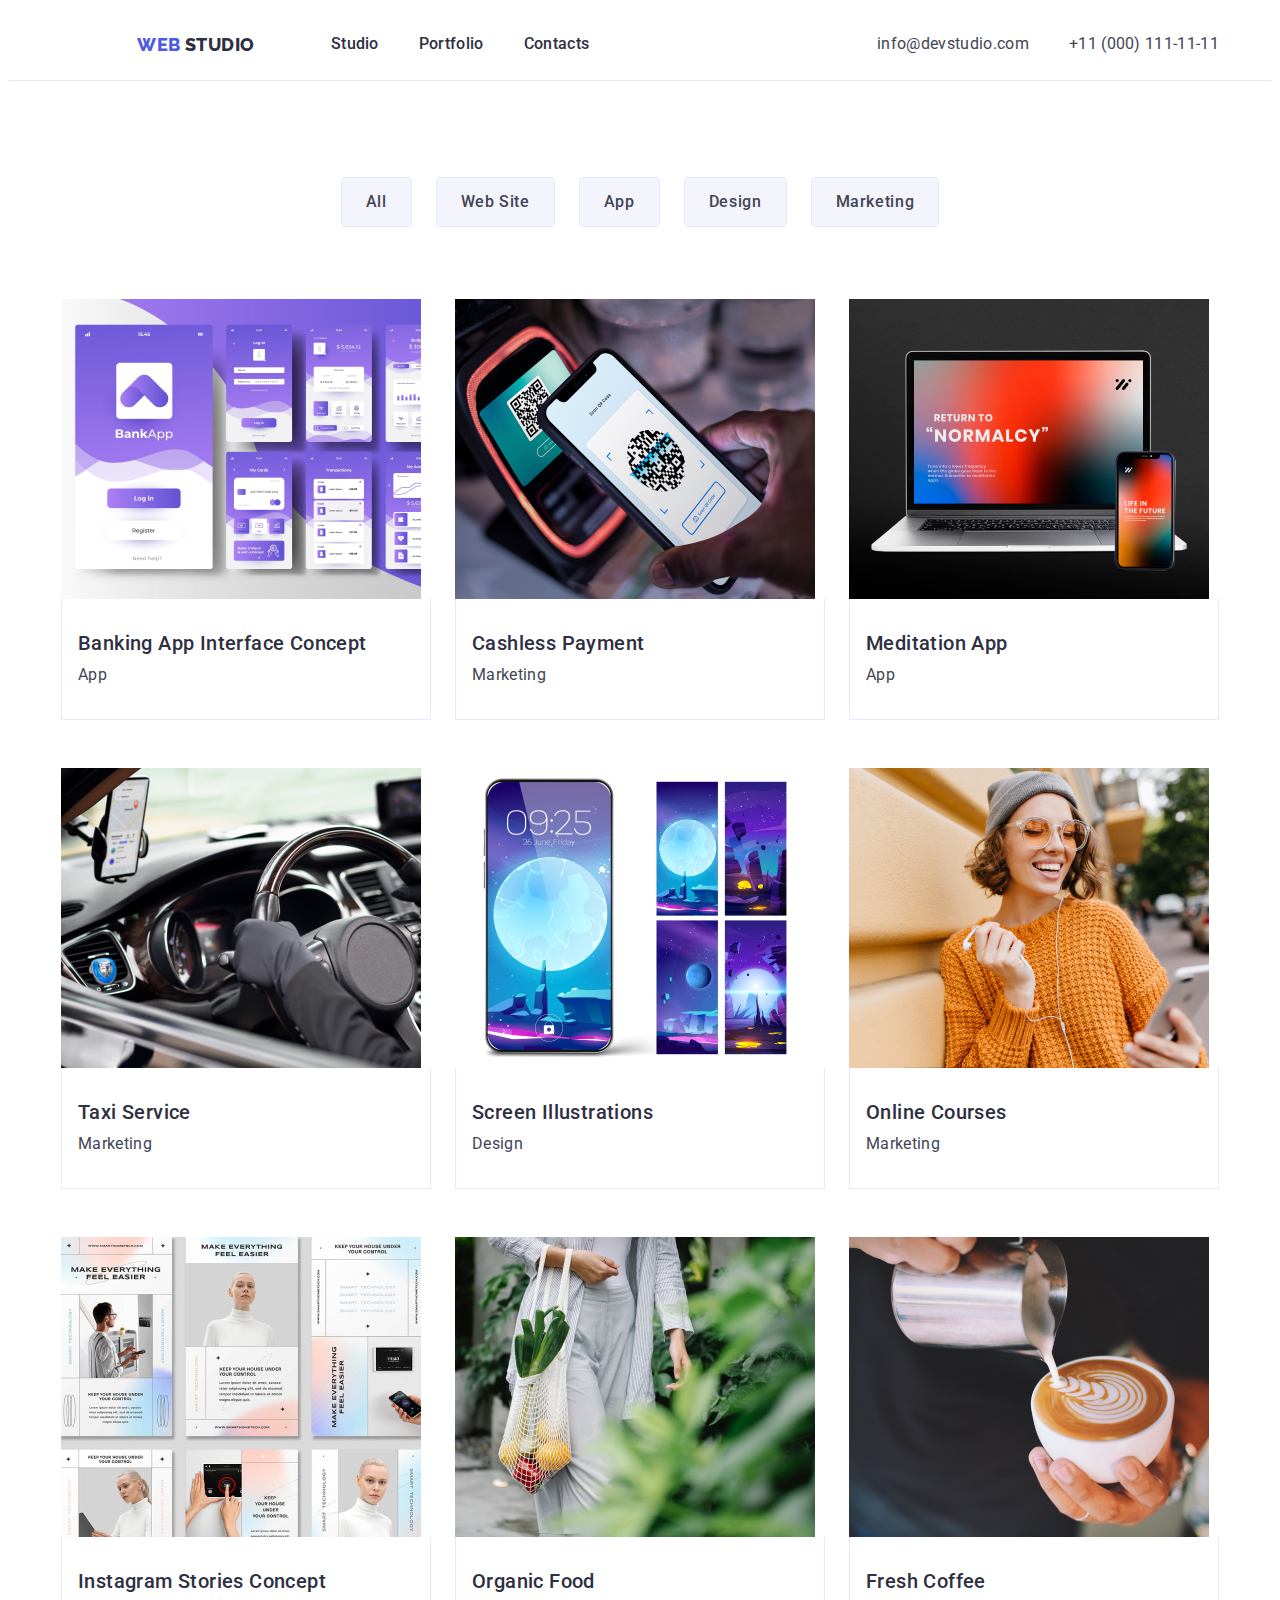
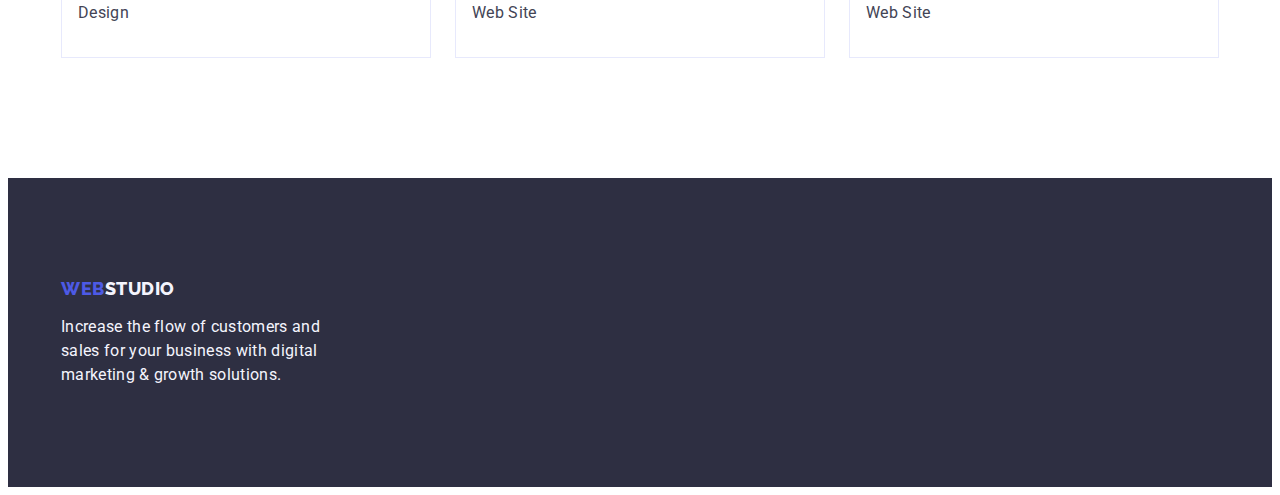
==== portfolio.html @ d7ff3c35 "Initial commit" ====
<!DOCTYPE html>
<html lang="en">
  <head>
    <meta charset="UTF-8" />
    <meta name="viewport" content="width=device-width, initial-scale=1.0" />
    <link rel="preconnect" href="https://fonts.googleapis.com" />
    <link rel="preconnect" href="https://fonts.gstatic.com" crossorigin />
    <link
      href="https://fonts.googleapis.com/css2?family=Pacifico&family=Raleway:wght@800&family=Roboto:wght@400;500;700;900&family=Tangerine:wght@700&display=swap"
      rel="stylesheet"
    />
    <link
      rel="stylesheet"
      href="https://cdnjs.cloudflare.com/ajax/libs/modern-normalize/2.0.0/modern-normalize.min.css"
      integrity="sha512-4xo8blKMVCiXpTaLzQSLSw3KFOVPWhm/TRtuPVc4WG6kUgjH6J03IBuG7JZPkcWMxJ5huwaBpOpnwYElP/m6wg=="
      crossorigin="anonymous"
      referrerpolicy="no-referrer"
    />
    <link rel="stylesheet" href="./css/styles.css" />
    <title>Portfolio</title>
  </head>

  <body>
    <header class="header">
      <div class="header-container container">
        <nav class="main-menu">
          <a href="./index.html" class="header-logo logo link"
            >Web<span class="header-logo-accent">Studio</span></a
          >
          <ul class="main-menu-list list">
            <li class="menu-item">
              <a href="./index.html" class="menu-item-link link">Studio</a>
            </li>
            <li class="menu-item">
              <a href="./portfolio.html" class="menu-item-link link"
                >Portfolio</a
              >
            </li>
            <li class="menu-item">
              <a href="" class="menu-item-link link">Contacts</a>
            </li>
          </ul>
        </nav>

        <address class="contacts">
          <ul class="contacts-list list">
            <li>
              <a
                href="mailto:info@devstudio.com"
                class="contacts-item-link link"
                >info@devstudio.com</a
              >
            </li>
            <li>
              <a href="tel:+110001111111" class="contacts-item-link link"
                >+11 (000) 111-11-11</a
              >
            </li>
          </ul>
        </address>
      </div>
    </header>

    <main>
      <section class="portfolio section">
        <div class="container">
          <h1 class="visually-hidden">Portfolio Menu</h1>
          <ul class="portfolio-btn-list list">
            <li class="portfolio-btn-item">
              <button type="button" class="portfolio-btn">All</button>
            </li>
            <li class="portfolio-btn-item">
              <button type="button" class="portfolio-btn">Web Site</button>
            </li>
            <li class="portfolio-btn-item">
              <button type="button" class="portfolio-btn">App</button>
            </li>
            <li class="portfolio-btn-item">
              <button type="button" class="portfolio-btn">Design</button>
            </li>
            <li class="portfolio-btn-item">
              <button type="button" class="portfolio-btn">Marketing</button>
            </li>
          </ul>

          <ul class="projects-list list">
            <li class="project-item">
              <a href="" class="project-item-link link">
                <img
                  src="./images/portfolio/img1.jpg"
                  alt="Banking App Interface"
                  width="360"
                  height="300"
                />
                <div class="project-wrap-container">
                  <h2 class="project-item-title">
                    Banking App Interface Concept
                  </h2>
                  <p class="project-item-text">App</p>
                </div>
              </a>
            </li>

            <li class="project-item">
              <a href="" class="project-item-link link">
                <img
                  src="./images/portfolio/img2.jpg"
                  alt="Cashless Payment Technologies"
                  width="360"
                  height="300"
                />
                <div class="project-wrap-container">
                  <h2 class="project-item-title">Cashless Payment</h2>
                  <p class="project-item-text">Marketing</p>
                </div>
              </a>
            </li>

            <li class="project-item">
              <a href="" class="project-item-link link">
                <img
                  src="./images/portfolio/img3.jpg"
                  alt="Meditation App"
                  width="360"
                  height="300"
                />
                <div class="project-wrap-container">
                  <h2 class="project-item-title">Meditation App</h2>
                  <p class="project-item-text">App</p>
                </div>
              </a>
            </li>

            <li class="project-item">
              <a href="" class="project-item-link link">
                <img
                  src="./images/portfolio/img4.jpg"
                  alt="Taxi Service"
                  width="360"
                  height="300"
                />
                <div class="project-wrap-container">
                  <h2 class="project-item-title">Taxi Service</h2>
                  <p class="project-item-text">Marketing</p>
                </div>
              </a>
            </li>

            <li class="project-item">
              <a href="" class="project-item-link link">
                <img
                  src="./images/portfolio/img5.jpg"
                  alt=" Mobile Screen Illustrations"
                  width="360"
                  height="300"
                />
                <div class="project-wrap-container">
                  <h2 class="project-item-title"> Screen Illustrations </h2>
                  <p class="project-item-text">Design</p>
                </div>
              </a>
            </li>

            <li class="project-item">
              <a href="" class="project-item-link link">
                <img
                  src="./images/portfolio/img6.jpg"
                  alt="Woman Listening Online Courses"
                  width="360"
                  height="300"
                />
                <div class="project-wrap-container">
                  <h2 class="project-item-title">Online Courses</h2>
                  <p class="project-item-text">Marketing</p>
                </div>
              </a>
            </li>

            <li class="project-item">
              <a href="" class="project-item-link link">
                <img
                  src="./images/portfolio/img7.jpg"
                  alt="Insragram Stories"
                  width="360"
                  height="300"
                />
                <div class="project-wrap-container">
                  <h2 class="project-item-title">
                    Instagram Stories Concept
                  </h2>
                  <p class="project-item-text">Design</p>
                </div>
              </a>
            </li>

            <li class="project-item">
              <a href="" class="project-item-link link">
                <img
                  src="./images/portfolio/img8.jpg"
                  alt="Carrying Organic Food"
                  width="360"
                  height="300"
                />
                <div class="project-wrap-container">
                  <h2 class="project-item-title">Organic Food</h2>
                  <p class="project-item-text">Web Site</p>
                </div>
              </a>
            </li>

            <li class="project-item">
              <a href="" class="project-item-link link">
                <img
                  src="./images/portfolio/img9.jpg"
                  alt="Cup of Coffee"
                  width="360"
                  height="300"
                />
                <div class="project-wrap-container">
                  <h2 class="project-item-title">Fresh Coffee</h2>
                  <p class="project-item-text">Web Site</p>
                </div>
              </a>
            </li>
          </ul>
        </div>
      </section>
    </main>

    <footer class="footer">
      <div class="container">
        <a href="./index.html" class="ftr logo link"
          >Web<span class="ftr-logo-accent">Studio</span></a
        >
        <p class="ftr-text">
          Increase the flow of customers and sales for your business with
          digital marketing & growth solutions.
        </p>
      </div>
    </footer>
  </body>
</html>
---- css/styles.css ----
:root {
  --white-background-color: #ffffff;
  --slate-text-color: #434455;
  --navy-blue-dark-color: #2e2f42;
  --iris-primary-brand-color: #4d5ae5;
  --cloud-light-color: #f4f4fd;
  --cornflower-accent-color: #e7e9fc;
  --ocean-pressed-state-color: #404bbf;

  --indent-col: 24px;
  --indent-row: 48px;
  --items: 3;
}

body {
  font-family: 'Roboto', sans-serif;
  color: var(--slate-text-color);
  background-color: var(--white-background-color);
  font-size: 16px;
  line-height: 1.5;
  letter-spacing: 0.02em;
  font-weight: 400;
}

.visually-hidden {
  position: absolute;
  width: 1px;
  height: 1px;
  margin: -1px;
  border: 0;
  padding: 0;
  white-space: nowrap;
  clip-path: inset(100%);
  clip: rect(0 0 0 0);
  overflow: hidden;
}

h1,
h2,
h3,
h4,
h5,
h6,
p {
  margin: 0;
}

ul,
ol {
  margin: 0;
  padding: 0;
}

button {
  cursor: pointer;
}

.list {
  list-style-type: none;
}

.link {
  text-decoration: none;
}

img {
  display: block;
  max-width: 100%;
  height: auto;
}

.section {
  padding: 120px 0;
}
.container {
  width: 1158px;
  margin: 0 auto;
  padding: 0 15px;
}

.section-title {
  font-size: 36px;
  font-weight: 700;
  line-height: 1.11;
  text-align: center;
  letter-spacing: 0.02em;
  text-transform: capitalize;
  color: var(--navy-blue-dark-color);
  margin: 0 auto 72px;
}

.subtitle {
  font-size: 20px;
  font-weight: 500;
  line-height: 1.2;
  letter-spacing: 0.02em;
  color: var(--navy-blue-dark-color);
}

.logo {
  display: flex;
  gap: 4px;
  margin-right: 76px;
  align-items: center;
  font-family: 'Raleway', sans-serif;
  font-size: 18px;
  font-weight: 800;
  letter-spacing: 0.03em;
  text-transform: uppercase;
  line-height: 1.17;
  color: var(--iris-primary-brand-color);
}

.header {
  border-bottom: 1px solid var(--cornflower-accent-color);
  display: flex;
}

.header-container {
  display: flex;
  align-items: center;
}

.header-logo {
  padding-top: 25.5px;
  padding-bottom: 25.5px;
  margin-left: 76px;
}

.header-logo-accent {
  color: var(--navy-blue-dark-color);
}

.main-menu {
  display: flex;
  align-items: center;
}

.main-menu-list {
  display: flex;
  align-items: center;
  gap: 40px;
}

.menu-item-link {
  padding: 24px 0;
  text-decoration: none;
  font-weight: 500;
  font-size: 16px;
  line-height: 1.5;
  letter-spacing: 0.02em;
  color: var(--navy-blue-dark-color);
}

.menu-item-link:hover,
.menu-item-link:focus {
  color: var(--ocean-pressed-state-color);
}

.contacts {
  font-style: normal;
  margin-left: auto;
}

.contacts-list {
  display: flex;
  gap: 40px;
}

.contacts-item-link {
  font-size: 16px;
  line-height: 1.5;
  letter-spacing: 0.02em;
  color: var(--slate-text-color);
  padding: 24px 0;
  display: inline-block;
  text-align: center;
}

.contacts-item-link:hover,
.contacts-item-link:focus {
  color: var(--ocean-pressed-state-color);
}

.hero {
  background-color: var(--navy-blue-dark-color);
  padding: 188px 0;
}

.hero-title {
  max-width: 496px;
  margin: 0 auto 48px;
  font-size: 56px;
  font-weight: 700;
  line-height: 1.07;
  color: var(--white-background-color);
  text-align: center;
  letter-spacing: 0.02em;
}

.hero-btn {
  display: block;
  padding: 16px 32px;
  margin: 0 auto;
  border-radius: 4px;
  min-width: 169px;
  font-family: 'Roboto', sans-serif;
  font-size: 16px;
  font-weight: 500;
  line-height: 1.5;
  letter-spacing: 0.04em;
  background-color: var(--iris-primary-brand-color);
  box-shadow: 0px 4px 4px 0px rgba(0, 0, 0, 0.15);
  color: var(--white-background-color);
  border: none;
}

.hero-btn:hover,
.hero-btn:focus {
  background-color: var(--ocean-pressed-state-color);
}

.features {
  padding: 120px 0;
}

.features-list {
  display: flex;
  gap: 24px;
}
.feature-item {
  width: 264px;
}

.feature-item-title {
  margin-bottom: 8px;
}

.work {
  padding-top: 0;
}

.work-list {
  display: flex;
  gap: 24px;
  justify-content: space-between;
}

.work-item {
  width: 360px;
}

.team {
  padding: 120px 0;
  background-color: var(--cloud-light-color);
}

.team-list {
  display: flex;
  gap: 24px;
  justify-content: space-between;
}

.team-item {
  width: 264px;
  background-color: var(--white-background-color);
  border-radius: 0px 0px 4px 4px;
  box-shadow: 0px 2px 1px 0px rgba(46, 47, 66, 0.08),
    0px 1px 1px 0px rgba(46, 47, 66, 0.16),
    0px 1px 6px 0px rgba(46, 47, 66, 0.08);
}

.team-wrap-container {
  padding: 32px 0;
}

.team-item-title {
  text-align: center;
  margin-bottom: 8px;
}

.team-item-text {
  text-align: center;
}

.footer {
  background-color: var(--navy-blue-dark-color);
  padding: 100px 0;
}

.ftr.logo {
  margin-bottom: 16px;
  display: inline-block;
}

.ftr-logo-accent {
  color: var(--cloud-light-color);
}
.ftr-text {
  width: 264px;
  color: var(--cloud-light-color);
  letter-spacing: 0.02em;
}

.portfolio {
  padding-top: 96px;
}
.portfolio-btn-list {
  display: flex;
  gap: 24px;
  margin-bottom: 72px;
  align-items: center;
  justify-content: center;
}

.portfolio-btn {
  font-weight: 500;
  letter-spacing: 0.04em;
  font-family: 'Roboto', sans-serif;
  font-size: 16px;
  line-height: 1.5;
  letter-spacing: 0.04em;
  background-color: var(--cloud-light-color);
  color: var(--accent-color);
  padding: 12px 24px;
  border-radius: 4px;
  border: 1px solid var(--cornflower-accent-color);
  background: var(--cloud-light-color);
}

.portfolio-btn:hover,
.portfolio-btn:focus {
  color: var(--white-background-color);
  background-color: var(--ocean-pressed-state-color);
  border: 1px solid transparent;
}

.projects-list {
  display: flex;
  flex-wrap: wrap;
  column-gap: var(--indent-col);
  row-gap: var(--indent-row);
}

.project-wrap-container {
  padding: 32px 16px;
  border: 1px solid var(--cornflower-accent-color);
  border-top: none;
}

.project-item {
  width: calc((100% - 48px) / 3);
}

.project-item-title {
  margin-bottom: 8px;
  font-size: 20px;
  font-weight: 500;
  line-height: 1.2;
  letter-spacing: 0.02em;
  color: var(--navy-blue-dark-color);
}

.project-item-text {
  font-size: 16px;
  line-height: 1.5;
  letter-spacing: 0.02em;
  color: var(--slate-text-color);
}
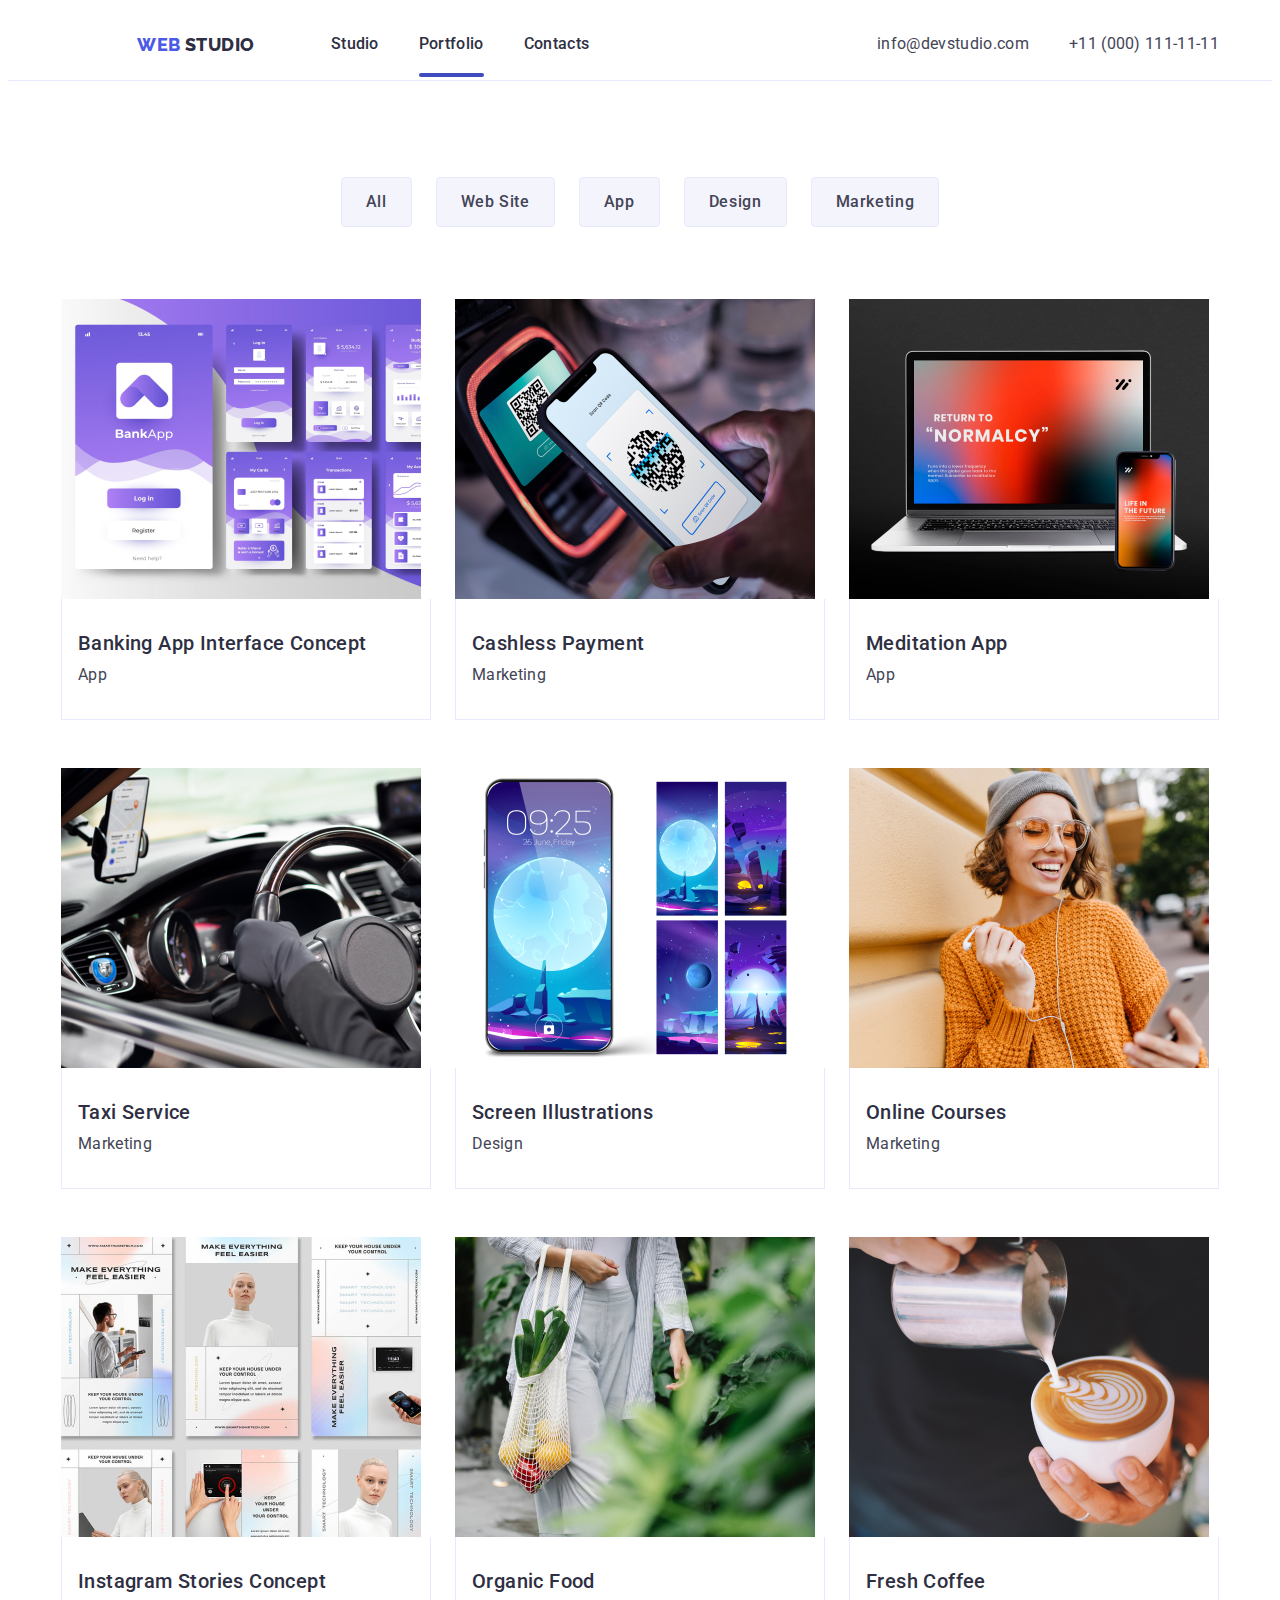
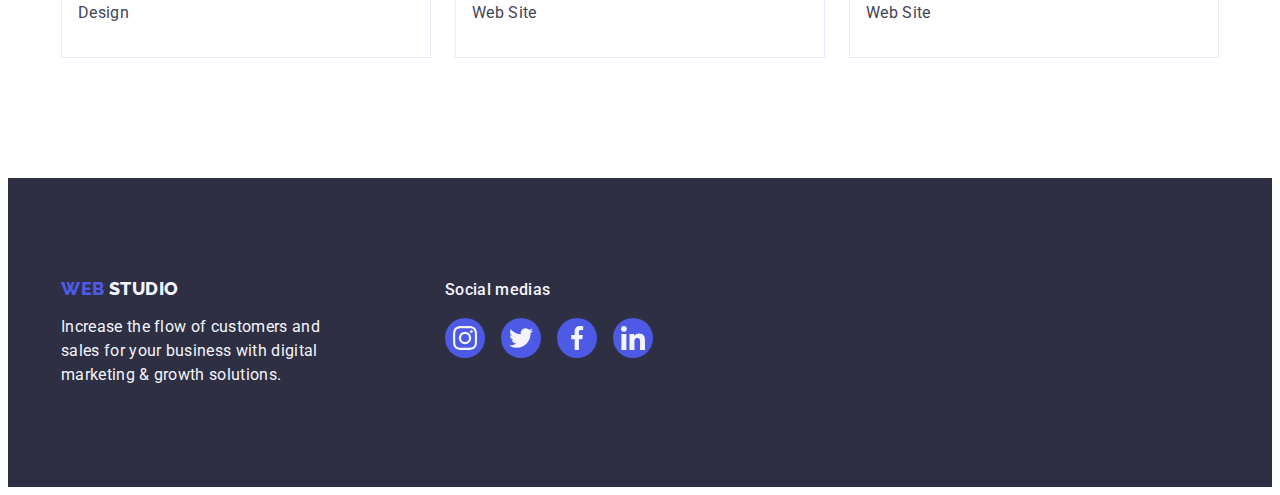
==== commit cea31876: "decoration-animation" ====
--- a/portfolio.html
+++ b/portfolio.html
@@ -22,7 +22,7 @@
 
   <body>
     <header class="header">
-      <div class="header-container container">
+      <div class="header-wrap container">
         <nav class="main-menu">
           <a href="./index.html" class="header-logo logo link"
             >Web<span class="header-logo-accent">Studio</span></a
@@ -32,7 +32,7 @@
               <a href="./index.html" class="menu-item-link link">Studio</a>
             </li>
             <li class="menu-item">
-              <a href="./portfolio.html" class="menu-item-link link"
+              <a href="./portfolio.html" class="menu-item-link current link"
                 >Portfolio</a
               >
             </li>
@@ -44,14 +44,14 @@
 
         <address class="contacts">
           <ul class="contacts-list list">
-            <li>
+            <li class="contacts-item">
               <a
                 href="mailto:info@devstudio.com"
                 class="contacts-item-link link"
                 >info@devstudio.com</a
               >
             </li>
-            <li>
+            <li class="contacts-item">
               <a href="tel:+110001111111" class="contacts-item-link link"
                 >+11 (000) 111-11-11</a
               >
@@ -86,13 +86,20 @@
           <ul class="projects-list list">
             <li class="project-item">
               <a href="" class="project-item-link link">
-                <img
-                  src="./images/portfolio/img1.jpg"
-                  alt="Banking App Interface"
-                  width="360"
-                  height="300"
-                />
-                <div class="project-wrap-container">
+                <div class="project-overlay">
+                  <img
+                    src="./images/portfolio/img1.jpg"
+                    alt="Banking App Interface"
+                    width="360"
+                    height="300"
+                  />
+                  <p class="project-overlay-text">
+                    14 Stylish and User-Friendly App Design Concepts · Task
+                    Manager App · Calorie Tracker App · Exotic Fruit Ecommerce
+                    App · Cloud Storage App
+                  </p>
+                </div>
+                <div class="project-item-text-wrapper">
                   <h2 class="project-item-title">
                     Banking App Interface Concept
                   </h2>
@@ -103,13 +110,20 @@
 
             <li class="project-item">
               <a href="" class="project-item-link link">
-                <img
-                  src="./images/portfolio/img2.jpg"
-                  alt="Cashless Payment Technologies"
-                  width="360"
-                  height="300"
-                />
-                <div class="project-wrap-container">
+                <div class="project-overlay">
+                  <img
+                    src="./images/portfolio/img2.jpg"
+                    alt="Cashless Payment Technologies"
+                    width="360"
+                    height="300"
+                  />
+                  <p class="project-overlay-text">
+                    14 Stylish and User-Friendly App Design Concepts · Task
+                    Manager App · Calorie Tracker App · Exotic Fruit Ecommerce
+                    App · Cloud Storage App
+                  </p>
+                </div>
+                <div class="project-item-text-wrapper">
                   <h2 class="project-item-title">Cashless Payment</h2>
                   <p class="project-item-text">Marketing</p>
                 </div>
@@ -118,13 +132,20 @@
 
             <li class="project-item">
               <a href="" class="project-item-link link">
-                <img
-                  src="./images/portfolio/img3.jpg"
-                  alt="Meditation App"
-                  width="360"
-                  height="300"
-                />
-                <div class="project-wrap-container">
+                <div class="project-overlay">
+                  <img
+                    src="./images/portfolio/img3.jpg"
+                    alt="Meditation App"
+                    width="360"
+                    height="300"
+                  />
+                  <p class="project-overlay-text">
+                    14 Stylish and User-Friendly App Design Concepts · Task
+                    Manager App · Calorie Tracker App · Exotic Fruit Ecommerce
+                    App · Cloud Storage App
+                  </p>
+                </div>
+                <div class="project-item-text-wrapper">
                   <h2 class="project-item-title">Meditation App</h2>
                   <p class="project-item-text">App</p>
                 </div>
@@ -133,13 +154,20 @@
 
             <li class="project-item">
               <a href="" class="project-item-link link">
-                <img
-                  src="./images/portfolio/img4.jpg"
-                  alt="Taxi Service"
-                  width="360"
-                  height="300"
-                />
-                <div class="project-wrap-container">
+                <div class="project-overlay">
+                  <img
+                    src="./images/portfolio/img4.jpg"
+                    alt="Taxi Service"
+                    width="360"
+                    height="300"
+                  />
+                  <p class="project-overlay-text">
+                    14 Stylish and User-Friendly App Design Concepts · Task
+                    Manager App · Calorie Tracker App · Exotic Fruit Ecommerce
+                    App · Cloud Storage App
+                  </p>
+                </div>
+                <div class="project-item-text-wrapper">
                   <h2 class="project-item-title">Taxi Service</h2>
                   <p class="project-item-text">Marketing</p>
                 </div>
@@ -148,13 +176,20 @@
 
             <li class="project-item">
               <a href="" class="project-item-link link">
-                <img
-                  src="./images/portfolio/img5.jpg"
-                  alt=" Mobile Screen Illustrations"
-                  width="360"
-                  height="300"
-                />
-                <div class="project-wrap-container">
+                <div class="project-overlay">
+                  <img
+                    src="./images/portfolio/img5.jpg"
+                    alt=" Mobile Screen Illustrations"
+                    width="360"
+                    height="300"
+                  />
+                  <p class="project-overlay-text">
+                    14 Stylish and User-Friendly App Design Concepts · Task
+                    Manager App · Calorie Tracker App · Exotic Fruit Ecommerce
+                    App · Cloud Storage App
+                  </p>
+                </div>
+                <div class="project-item-text-wrapper">
                   <h2 class="project-item-title"> Screen Illustrations </h2>
                   <p class="project-item-text">Design</p>
                 </div>
@@ -163,13 +198,20 @@
 
             <li class="project-item">
               <a href="" class="project-item-link link">
-                <img
-                  src="./images/portfolio/img6.jpg"
-                  alt="Woman Listening Online Courses"
-                  width="360"
-                  height="300"
-                />
-                <div class="project-wrap-container">
+                <div class="project-overlay">
+                  <img
+                    src="./images/portfolio/img6.jpg"
+                    alt="Woman Listening Online Courses"
+                    width="360"
+                    height="300"
+                  />
+                  <p class="project-overlay-text">
+                    14 Stylish and User-Friendly App Design Concepts · Task
+                    Manager App · Calorie Tracker App · Exotic Fruit Ecommerce
+                    App · Cloud Storage App
+                  </p>
+                </div>
+                <div class="project-item-text-wrapper">
                   <h2 class="project-item-title">Online Courses</h2>
                   <p class="project-item-text">Marketing</p>
                 </div>
@@ -178,13 +220,20 @@
 
             <li class="project-item">
               <a href="" class="project-item-link link">
-                <img
-                  src="./images/portfolio/img7.jpg"
-                  alt="Insragram Stories"
-                  width="360"
-                  height="300"
-                />
-                <div class="project-wrap-container">
+                <div class="project-overlay">
+                  <img
+                    src="./images/portfolio/img7.jpg"
+                    alt="Insragram Stories"
+                    width="360"
+                    height="300"
+                  />
+                  <p class="project-overlay-text">
+                    14 Stylish and User-Friendly App Design Concepts · Task
+                    Manager App · Calorie Tracker App · Exotic Fruit Ecommerce
+                    App · Cloud Storage App
+                  </p>
+                </div>
+                <div class="project-item-text-wrapper">
                   <h2 class="project-item-title">
                     Instagram Stories Concept
                   </h2>
@@ -195,13 +244,20 @@
 
             <li class="project-item">
               <a href="" class="project-item-link link">
-                <img
-                  src="./images/portfolio/img8.jpg"
-                  alt="Carrying Organic Food"
-                  width="360"
-                  height="300"
-                />
-                <div class="project-wrap-container">
+                <div class="project-overlay">
+                  <img
+                    src="./images/portfolio/img8.jpg"
+                    alt="Carrying Organic Food"
+                    width="360"
+                    height="300"
+                  />
+                  <p class="project-overlay-text">
+                    14 Stylish and User-Friendly App Design Concepts · Task
+                    Manager App · Calorie Tracker App · Exotic Fruit Ecommerce
+                    App · Cloud Storage App
+                  </p>
+                </div>
+                <div class="project-item-text-wrapper">
                   <h2 class="project-item-title">Organic Food</h2>
                   <p class="project-item-text">Web Site</p>
                 </div>
@@ -210,13 +266,20 @@
 
             <li class="project-item">
               <a href="" class="project-item-link link">
-                <img
-                  src="./images/portfolio/img9.jpg"
-                  alt="Cup of Coffee"
-                  width="360"
-                  height="300"
-                />
-                <div class="project-wrap-container">
+                <div class="project-overlay">
+                  <img
+                    src="./images/portfolio/img9.jpg"
+                    alt="Cup of Coffee"
+                    width="360"
+                    height="300"
+                  />
+                  <p class="project-overlay-text">
+                    14 Stylish and User-Friendly App Design Concepts · Task
+                    Manager App · Calorie Tracker App · Exotic Fruit Ecommerce
+                    App · Cloud Storage App
+                  </p>
+                </div>
+                <div class="project-item-text-wrapper">
                   <h2 class="project-item-title">Fresh Coffee</h2>
                   <p class="project-item-text">Web Site</p>
                 </div>
@@ -228,14 +291,50 @@
     </main>
 
     <footer class="footer">
-      <div class="container">
-        <a href="./index.html" class="ftr logo link"
-          >Web<span class="ftr-logo-accent">Studio</span></a
-        >
-        <p class="ftr-text">
-          Increase the flow of customers and sales for your business with
-          digital marketing & growth solutions.
-        </p>
+      <div class="footer-container container">
+        <div class="footer-logo-wrapper">
+          <a href="./index.html" class="footer-logo logo link"
+            >Web<span class="footer-logo-accent">Studio</span></a
+          >
+          <p class="footer-slogan-text">
+            Increase the flow of customers and sales for your business with
+            digital marketing & growth solutions.
+          </p>
+        </div>
+
+        <div class="footer-socials-wrapper">
+          <p class="footer-socials-text">Social medias</p>
+          <ul class="footer-socials-list list">
+            <li class="footer-social-item">
+              <a href="" class="footer-social-link link">
+                <svg class="footer-icon" width="24" height="24">
+                  <use href="./images/icons.svg#icon-instagram"></use>
+                </svg>
+              </a>
+            </li>
+            <li class="footer-social-item">
+              <a href="" class="footer-social-link link">
+                <svg class="footer-icon" width="24" height="24">
+                  <use href="./images/icons.svg#icon-twitter"></use>
+                </svg>
+              </a>
+            </li>
+            <li class="footer-social-item">
+              <a href="" class="footer-social-link link">
+                <svg class="footer-icon" width="24" height="24">
+                  <use href="./images/icons.svg#icon-facebook"></use>
+                </svg>
+              </a>
+            </li>
+            <li class="footer-social-item">
+              <a href="" class="footer-social-link link">
+                <svg class="footer-icon" width="24" height="24">
+                  <use href="./images/icons.svg#icon-linkedin"></use>
+                </svg>
+              </a>
+            </li>
+          </ul>
+        </div>
       </div>
     </footer>
   </body>
--- a/css/styles.css
+++ b/css/styles.css
@@ -6,6 +6,9 @@
   --cloud-light-color: #f4f4fd;
   --cornflower-accent-color: #e7e9fc;
   --ocean-pressed-state-color: #404bbf;
+  --light-slate-helper-text: #8e8f99;
+  --green-succes-color: #31d0aa;
+  --dairy-modal-background: #fcfcfc;
 
   --indent-col: 24px;
   --indent-row: 48px;
@@ -116,7 +119,7 @@
   display: flex;
 }
 
-.header-container {
+.header-wrap {
   display: flex;
   align-items: center;
 }
@@ -140,9 +143,11 @@
   display: flex;
   align-items: center;
   gap: 40px;
+  position: relative;
 }
 
 .menu-item-link {
+  position: relative;
   padding: 24px 0;
   text-decoration: none;
   font-weight: 500;
@@ -150,6 +155,7 @@
   line-height: 1.5;
   letter-spacing: 0.02em;
   color: var(--navy-blue-dark-color);
+  transition: color 250ms cubic-bezier(0.4, 0, 0.2, 1);
 }
 
 .menu-item-link:hover,
@@ -157,6 +163,17 @@
   color: var(--ocean-pressed-state-color);
 }
 
+.menu-item-link.current::after {
+  content: '';
+  display: block;
+  position: absolute;
+  width: 100%;
+  height: 4px;
+  bottom: 0;
+  border-radius: 2px;
+  background-color: var(--ocean-pressed-state-color);
+}
+
 .contacts {
   font-style: normal;
   margin-left: auto;
@@ -171,10 +188,11 @@
   font-size: 16px;
   line-height: 1.5;
   letter-spacing: 0.02em;
-  color: var(--slate-text-color);
   padding: 24px 0;
   display: inline-block;
   text-align: center;
+  color: var(--slate-text-color);
+  transition: color 250ms cubic-bezier(0.4, 0, 0.2, 1);
 }
 
 .contacts-item-link:hover,
@@ -183,8 +201,18 @@
 }
 
 .hero {
+  margin: 0 auto;
+  max-width: 1440px;
+  padding: 188px 0;
+  background-position: center;
+  background-repeat: no-repeat;
+  background-size: cover;
   background-color: var(--navy-blue-dark-color);
-  padding: 188px 0;
+  background-image: linear-gradient(
+      rgba(46, 47, 66, 0.7),
+      rgba(46, 47, 66, 0.7)
+    ),
+    url(../images/main-page/hero.jpg);
 }
 
 .hero-title {
@@ -213,6 +241,7 @@
   box-shadow: 0px 4px 4px 0px rgba(0, 0, 0, 0.15);
   color: var(--white-background-color);
   border: none;
+  transition: background-color 250ms cubic-bezier(0.4, 0, 0.2, 1);
 }
 
 .hero-btn:hover,
@@ -224,6 +253,23 @@
   padding: 120px 0;
 }
 
+.features-icons-list {
+  display: flex;
+  gap: 24px;
+}
+
+.features-icon-item {
+  display: flex;
+  align-items: center;
+  justify-content: center;
+  width: 264px;
+  height: 112px;
+  border-radius: 4px;
+  background: var(--CLOUD, #f4f4fd);
+  flex-shrink: 0;
+  margin-bottom: 8px;
+}
+
 .features-list {
   display: flex;
   gap: 24px;
@@ -257,8 +303,8 @@
 
 .team-list {
   display: flex;
+  justify-content: center;
   gap: 24px;
-  justify-content: space-between;
 }
 
 .team-item {
@@ -270,41 +316,158 @@
     0px 1px 6px 0px rgba(46, 47, 66, 0.08);
 }
 
-.team-wrap-container {
+.team-wrapper {
   padding: 32px 0;
 }
 
 .team-item-title {
   text-align: center;
-  margin-bottom: 8px;
 }
 
 .team-item-text {
   text-align: center;
+}
+
+.team-icons-list {
+  display: flex;
+  align-items: center;
+  justify-content: center;
+  gap: 24px;
+  margin-top: 8px;
+}
+
+.team-icon-item {
+  width: 40px;
+  height: 40px;
+}
+
+.team-icon-link {
+  display: flex;
+  align-items: center;
+  justify-content: center;
+  width: 100%;
+  height: 100%;
+  border-radius: 50%;
+  fill: var(--cloud-light-color);
+  background-color: var(--iris-primary-brand-color);
+  transition: background-color 250ms cubic-bezier(0.4, 0, 0.2, 1);
+}
+
+.team-icon-link:hover,
+.team-icon-link:focus {
+  background-color: var(--ocean-pressed-state-color);
+}
+
+.team-icon {
+}
+
+.customers-list {
+  display: flex;
+  align-items: center;
+  justify-content: space-between;
+  gap: 24px;
+}
+
+.customers-item {
+  width: 168px;
+  height: 88px;
+}
+
+.customers-icon-link {
+  display: flex;
+  align-items: center;
+  justify-content: center;
+  width: 100%;
+  height: 100%;
+  border-radius: 4px;
+  fill: var(--light-slate-helper-text);
+  border: 1px solid var(--light-slate-helper-text);
+  transition: border-color 250ms cubic-bezier(0.4, 0, 0.2, 1),
+    fill 250ms cubic-bezier(0.4, 0, 0.2, 1);
+}
+
+.customers-icon-link:hover,
+.contacts-item-link:focus {
+  border-color: var(--ocean-pressed-state-color);
+  fill: var(--ocean-pressed-state-color);
+}
+
+.customers-icon {
 }
 
 .footer {
   background-color: var(--navy-blue-dark-color);
   padding: 100px 0;
 }
-
-.ftr.logo {
+.footer-container {
+  display: flex;
+}
+
+.footer-logo-wrapper {
+  display: inline-block;
+  margin-right: 120px;
+}
+
+.footer-logo {
   margin-bottom: 16px;
-  display: inline-block;
-}
-
-.ftr-logo-accent {
+}
+
+.footer-logo-accent {
   color: var(--cloud-light-color);
 }
-.ftr-text {
+.footer-slogan-text {
   width: 264px;
   color: var(--cloud-light-color);
   letter-spacing: 0.02em;
 }
 
+.footer-socials-wrapper {
+}
+
+.footer-socials-text {
+  font-weight: 500;
+  font-size: 16px;
+  line-height: 1.5;
+  color: var(--cloud-light-color);
+  margin-bottom: 16px;
+}
+
+.footer-socials-list {
+  display: flex;
+  align-items: center;
+  justify-content: start;
+  gap: 16px;
+}
+
+.footer-social-item {
+  width: 40px;
+  height: 40px;
+}
+
+.footer-social-link {
+  display: flex;
+  align-items: center;
+  justify-content: center;
+  border-radius: 50%;
+  width: 100%;
+  height: 100%;
+  fill: var(--cloud-light-color);
+  background-color: var(--iris-primary-brand-color);
+  transition: background-color 250ms cubic-bezier(0.4, 0, 0.2, 1);
+}
+
+.footer-social-link:hover,
+.footer-social-link:focus {
+  background-color: var(--green-succes-color);
+}
+
+.footer-icon {
+}
+
 .portfolio {
   padding-top: 96px;
 }
+
 .portfolio-btn-list {
   display: flex;
   gap: 24px;
@@ -326,6 +489,10 @@
   border-radius: 4px;
   border: 1px solid var(--cornflower-accent-color);
   background: var(--cloud-light-color);
+  transition: color 250ms cubic-bezier(0.4, 0, 0.2, 1),
+    background-color 250ms cubic-bezier(0.4, 0, 0.2, 1),
+    border 250ms cubic-bezier(0.4, 0, 0.2, 1),
+    box-shadow 250ms cubic-bezier(0.4, 0, 0.2, 1);
 }
 
 .portfolio-btn:hover,
@@ -333,6 +500,8 @@
   color: var(--white-background-color);
   background-color: var(--ocean-pressed-state-color);
   border: 1px solid transparent;
+  box-shadow: 0px 2px 2px 0px rgba(0, 0, 0, 0.12),
+    0px 2px 1px 0px rgba(0, 0, 0, 0.08), 0px 3px 1px 0px rgba(0, 0, 0, 0.1);
 }
 
 .projects-list {
@@ -342,14 +511,27 @@
   row-gap: var(--indent-row);
 }
 
-.project-wrap-container {
+.project-item {
+  width: calc((100% - 48px) / 3);
+}
+
+.project-item-link {
+  display: block;
+  transition: box-shadow 250ms cubic-bezier(0.4, 0, 0.2, 1);
+}
+
+.project-item-link:hover,
+.project-item-focus {
+  box-shadow: 0px 2px 1px 0px rgba(46, 47, 66, 0.08),
+    0px 1px 1px 0px rgba(46, 47, 66, 0.16),
+    0px 1px 6px 0px rgba(46, 47, 66, 0.08);
+}
+
+.project-item-text-wrapper {
   padding: 32px 16px;
   border: 1px solid var(--cornflower-accent-color);
   border-top: none;
-}
-
-.project-item {
-  width: calc((100% - 48px) / 3);
+  background: var(--white-background-color);
 }
 
 .project-item-title {
@@ -362,8 +544,85 @@
 }
 
 .project-item-text {
-  font-size: 16px;
-  line-height: 1.5;
-  letter-spacing: 0.02em;
   color: var(--slate-text-color);
 }
+
+.project-overlay {
+  position: relative;
+  overflow: hidden;
+}
+
+.project-overlay-text {
+  position: absolute;
+  top: 0;
+  left: 0;
+  width: 100%;
+  height: 100%;
+  padding: 40px 32px;
+  transform: translateY(100%);
+  transition: transform 250ms cubic-bezier(0.4, 0, 0.2, 1);
+  background-color: var(--iris-primary-brand-color);
+  color: var(--cloud-light-color);
+}
+
+.project-item-link:hover .project-overlay-text {
+  transform: translateY(0);
+}
+
+.backdrop {
+  position: fixed;
+  top: 0;
+  left: 0;
+  z-index: 999;
+  width: 100%;
+  height: 100%;
+  background-color: rgba(0, 0, 0, 0.2);
+  backdrop-filter: blur(2px);
+  transition: opacity 250ms linear, visibility 250ms linear;
+  transition-delay: 0s;
+}
+
+.backdrop.is-hidden {
+  opacity: 0;
+  visibility: hidden;
+  pointer-events: none;
+}
+
+.modal {
+  position: absolute;
+  top: 50%;
+  left: 50%;
+  transform: translateX(-50%) translateY(-50%);
+  width: 408px;
+  min-height: 584px;
+  border-radius: 4px;
+  background-color: var(--dairy-modal-background);
+  box-shadow: 0px 2px 1px 0px rgba(0, 0, 0, 0.2),
+    0px 1px 3px 0px rgba(0, 0, 0, 0.12), 0px 1px 1px 0px rgba(0, 0, 0, 0.14);
+  opacity: 1;
+  transition: transform 250ms cubic-bezier(0.4, 0, 0.2, 1) 250ms,
+    opacity 250ms cubic-bezier(0.4, 0, 0.2, 1) 250ms;
+}
+
+.modal-btn-icon {
+  fill: var(--navy-blue-dark-color);
+}
+.modal-btn {
+  position: absolute;
+  display: flex;
+  align-items: center;
+  justify-content: center;
+  width: 24px;
+  height: 24px;
+  top: 24px;
+  right: 24px;
+  padding: 0;
+  border-color: 1px rgba(0, 0, 0, 0.1);
+  background-color: var(--cornflower-accent-color);
+  border-radius: 50%;
+}
+
+.modal-btn:hover,
+.modal-btn:focus {
+  background-color: var(--ocean-pressed-state-color);
+}
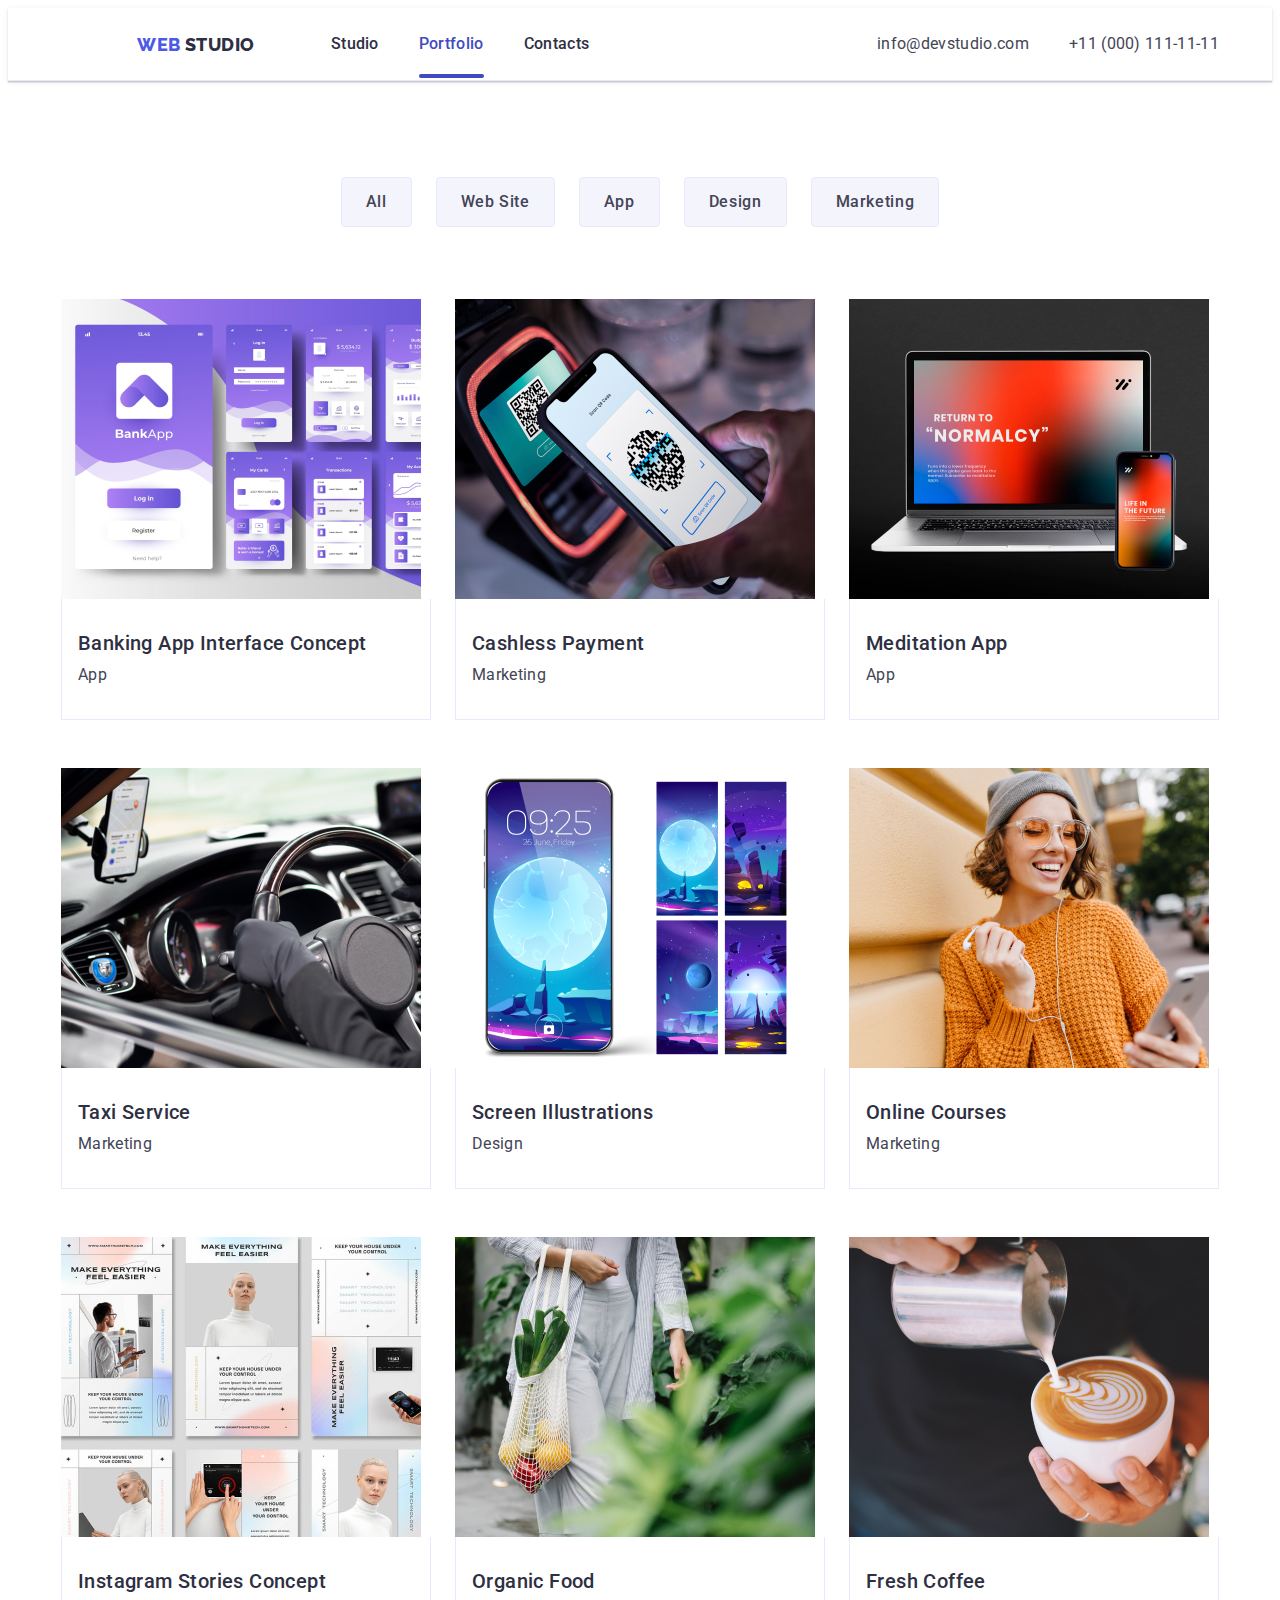
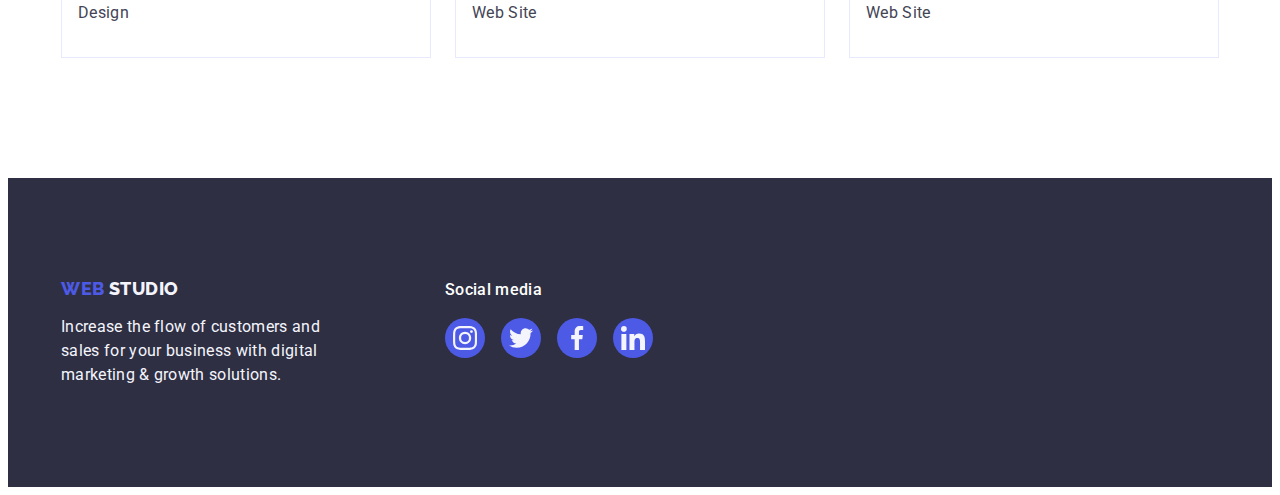
==== commit 7e34d7e5: "checked-hover-focus" ====
--- a/portfolio.html
+++ b/portfolio.html
@@ -303,7 +303,7 @@
         </div>
 
         <div class="footer-socials-wrapper">
-          <p class="footer-socials-text">Social medias</p>
+          <p class="footer-socials-text">Social media</p>
           <ul class="footer-socials-list list">
             <li class="footer-social-item">
               <a href="" class="footer-social-link link">
--- a/css/styles.css
+++ b/css/styles.css
@@ -15,6 +15,7 @@
   --items: 3;
 }
 
+/* COMMON */
 body {
   font-family: 'Roboto', sans-serif;
   color: var(--slate-text-color);
@@ -114,9 +115,13 @@
   color: var(--iris-primary-brand-color);
 }
 
+/* HEADER */
 .header {
   border-bottom: 1px solid var(--cornflower-accent-color);
   display: flex;
+  box-shadow: 0px 1px 6px 0px rgba(46, 47, 66, 0.08),
+    0px 1px 1px 0px rgba(46, 47, 66, 0.16),
+    0px 2px 1px 0px rgba(46, 47, 66, 0.08);
 }
 
 .header-wrap {
@@ -162,14 +167,16 @@
 .menu-item-link:focus {
   color: var(--ocean-pressed-state-color);
 }
-
+.menu-item-link.current {
+  color: var(--ocean-pressed-state-color);
+}
 .menu-item-link.current::after {
   content: '';
   display: block;
   position: absolute;
   width: 100%;
   height: 4px;
-  bottom: 0;
+  bottom: -1px;
   border-radius: 2px;
   background-color: var(--ocean-pressed-state-color);
 }
@@ -200,6 +207,7 @@
   color: var(--ocean-pressed-state-color);
 }
 
+/* HERO */
 .hero {
   margin: 0 auto;
   max-width: 1440px;
@@ -249,6 +257,7 @@
   background-color: var(--ocean-pressed-state-color);
 }
 
+/* FEATURES */
 .features {
   padding: 120px 0;
 }
@@ -258,15 +267,14 @@
   gap: 24px;
 }
 
-.features-icon-item {
-  display: flex;
-  align-items: center;
-  justify-content: center;
+.feature-icon-container {
+  display: flex;
+  align-items: center;
+  justify-content: center;
+  height: 112px;
   width: 264px;
-  height: 112px;
   border-radius: 4px;
-  background: var(--CLOUD, #f4f4fd);
-  flex-shrink: 0;
+  background-color: var(--cloud-light-color);
   margin-bottom: 8px;
 }
 
@@ -282,6 +290,7 @@
   margin-bottom: 8px;
 }
 
+/* WORK */
 .work {
   padding-top: 0;
 }
@@ -296,6 +305,7 @@
   width: 360px;
 }
 
+/* TEAM */
 .team {
   padding: 120px 0;
   background-color: var(--cloud-light-color);
@@ -361,6 +371,7 @@
 .team-icon {
 }
 
+/* CUSTOMERS */
 .customers-list {
   display: flex;
   align-items: center;
@@ -380,27 +391,30 @@
   width: 100%;
   height: 100%;
   border-radius: 4px;
-  fill: var(--light-slate-helper-text);
+  color: var(--light-slate-helper-text);
   border: 1px solid var(--light-slate-helper-text);
   transition: border-color 250ms cubic-bezier(0.4, 0, 0.2, 1),
-    fill 250ms cubic-bezier(0.4, 0, 0.2, 1);
+    color 250ms cubic-bezier(0.4, 0, 0.2, 1);
 }
 
 .customers-icon-link:hover,
-.contacts-item-link:focus {
+.conracts-icon-link:focus {
   border-color: var(--ocean-pressed-state-color);
-  fill: var(--ocean-pressed-state-color);
+  color: var(--ocean-pressed-state-color);
 }
 
 .customers-icon {
-}
-
+  fill: currentColor;
+}
+
+/* FOOTER */
 .footer {
   background-color: var(--navy-blue-dark-color);
   padding: 100px 0;
 }
 .footer-container {
   display: flex;
+  align-items: baseline;
 }
 
 .footer-logo-wrapper {
@@ -426,9 +440,7 @@
 
 .footer-socials-text {
   font-weight: 500;
-  font-size: 16px;
-  line-height: 1.5;
-  color: var(--cloud-light-color);
+  color: var(--white-background-color);
   margin-bottom: 16px;
 }
 
@@ -464,6 +476,7 @@
 .footer-icon {
 }
 
+/* PORTFOLIO */
 .portfolio {
   padding-top: 96px;
 }
@@ -491,7 +504,7 @@
   background: var(--cloud-light-color);
   transition: color 250ms cubic-bezier(0.4, 0, 0.2, 1),
     background-color 250ms cubic-bezier(0.4, 0, 0.2, 1),
-    border 250ms cubic-bezier(0.4, 0, 0.2, 1),
+    border-color 250ms cubic-bezier(0.4, 0, 0.2, 1),
     box-shadow 250ms cubic-bezier(0.4, 0, 0.2, 1);
 }
 
@@ -569,6 +582,7 @@
   transform: translateY(0);
 }
 
+/* MODAL WINDOW */
 .backdrop {
   position: fixed;
   top: 0;
@@ -576,10 +590,10 @@
   z-index: 999;
   width: 100%;
   height: 100%;
-  background-color: rgba(0, 0, 0, 0.2);
+  background-color: rgba(46, 47, 66, 0.4);
   backdrop-filter: blur(2px);
-  transition: opacity 250ms linear, visibility 250ms linear;
-  transition-delay: 0s;
+  transition: opacity 250ms cubic-bezier(0.4, 0, 0.2, 1),
+    visibility 250ms cubic-bezier(0.4, 0, 0.2, 1);
 }
 
 .backdrop.is-hidden {
@@ -600,12 +614,12 @@
   box-shadow: 0px 2px 1px 0px rgba(0, 0, 0, 0.2),
     0px 1px 3px 0px rgba(0, 0, 0, 0.12), 0px 1px 1px 0px rgba(0, 0, 0, 0.14);
   opacity: 1;
-  transition: transform 250ms cubic-bezier(0.4, 0, 0.2, 1) 250ms,
-    opacity 250ms cubic-bezier(0.4, 0, 0.2, 1) 250ms;
+  transition: transform 250ms cubic-bezier(0.4, 0, 0.2, 1);
 }
 
 .modal-btn-icon {
   fill: var(--navy-blue-dark-color);
+  transition: fill 250ms cubic-bezier(0.4, 0, 0.2, 1);
 }
 .modal-btn {
   position: absolute;
@@ -617,12 +631,16 @@
   top: 24px;
   right: 24px;
   padding: 0;
-  border-color: 1px rgba(0, 0, 0, 0.1);
+  border: 1px solid rgba(0, 0, 0, 0.1);
   background-color: var(--cornflower-accent-color);
   border-radius: 50%;
+  transition: background-color 250ms cubic-bezier(0.4, 0, 0.2, 1),
+    border 250ms cubic-bezier(0.4, 0, 0.2, 1);
 }
 
 .modal-btn:hover,
 .modal-btn:focus {
+  border: none;
   background-color: var(--ocean-pressed-state-color);
-}
+  fill: var(--white-background-color);
+}
